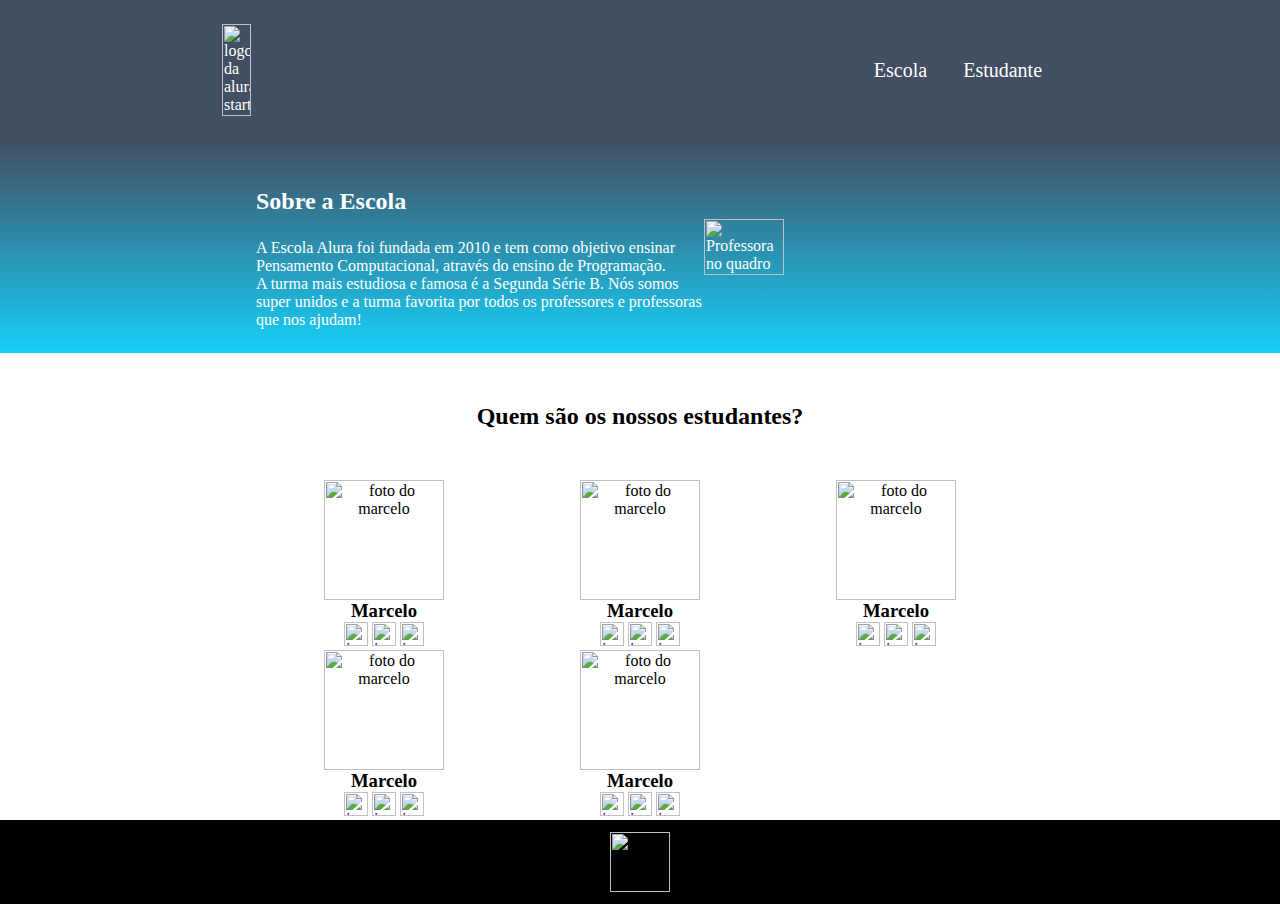
==== PROJETO ALURA PRONTO/index.html @ f8134c2f "Add files via upload" ====
<html lang="en">
<head>
    <meta charset="UTF-8">
    <meta http-equiv="X-UA-Compatible" content="IE=edge">
    <meta name="viewport" content="width=device-width, initial-scale=1.0">
    <title>Document</title>
    <link rel="stylesheet" href="style.css">
</head>
<body>
    <header class="cabecalho">
        <img class="cabecalho-imagem" src="alurastart logo.png" alt="logo da alura start">
        <ul class="cabecalho-lista">
            <li class="cabecalho-lista-item">Escola</li>
            <li class="cabecalho-lista-item">Estudante</li>
        </ul>
    </header>


    <section class="escola">
        <div class="escola-div-conteudo">
            <h2 class="escola-titulo">Sobre a Escola</h2>
            <p class="escola-texto-um">A Escola Alura foi fundada em 2010 e tem como objetivo ensinar Pensamento Computacional, através do ensino de  Programação.</p>
            <p class="escola-texto-dois">A turma mais estudiosa e famosa é a Segunda Série B. Nós somos super unidos e a turma favorita por todos os professores e professoras que nos ajudam!</p>
        </div>
        <img class="escola-imagem" src="Formula-bro.png" alt="Professora no quadro">
    </section>
    <section  class="estudante">
     <h2 class="estudante-titulo">Quem são os nossos estudantes? </h2>
     <div class="estudante-todos"> 
        <span></span>
     <div class="estudante-div">
        <img class="estudante-imagem "src="Marcelo.jpg" alt="foto do marcelo">
        <h3 class="estudante-nome">Marcelo</h3>
        <a href="https://github.com/marcelopaludetto"><img class="estudante-icone" src="github.png" alt="icone github"></a>
        <a href="https://www.linkedin.com/in/marcelopaludetto/"><img class="estudante-icone" src="linkedin.png" alt="icone linkedin"></a>
       <a href="https://instagram.com/marcelopaludetto"><img class="estudante-icone" src="instagram.png" alt="icone instagram"></a>
    </div>
    <div class="estudante-div">
        <img class="estudante-imagem "src="Marcelo.jpg" alt="foto do marcelo">
        <h3 class="estudante-nome">Marcelo</h3>
       <a href="https://github.com/marcelopaludetto"><img class="estudante-icone" src="github.png" alt="icone github"></a> 
     <a href="https://www.linkedin.com/in/marcelopaludetto/"><img class="estudante-icone" src="linkedin.png" alt="icone linkedin"></a> 
      <a href="https://instagram.com/marcelopaludetto"><img class="estudante-icone" src="instagram.png" alt="icone instagram"></a> 
    </div>
    <div class="estudante-div">
        <img class="estudante-imagem "src="Marcelo.jpg" alt="foto do marcelo">
        <h3 class="estudante-nome">Marcelo</h3>
        <a href="https://github.com/marcelopaludetto"><img class="estudante-icone" src="github.png" alt="icone github"></a> 
     <a href="https://www.linkedin.com/in/marcelopaludetto/"><img class="estudante-icone" src="linkedin.png" alt="icone linkedin"></a> 
      <a href="https://instagram.com/marcelopaludetto"><img class="estudante-icone" src="instagram.png" alt="icone instagram"></a> 
    </div>
    <span></span>
    <span></span>
    <div class="estudante-div">
        <img class="estudante-imagem "src="Marcelo.jpg" alt="foto do marcelo">
        <h3 class="estudante-nome">Marcelo</h3>
        <a href="https://github.com/marcelopaludetto"><img class="estudante-icone" src="github.png" alt="icone github"></a> 
     <a href="https://www.linkedin.com/in/marcelopaludetto/"><img class="estudante-icone" src="linkedin.png" alt="icone linkedin"></a> 
      <a href="https://instagram.com/marcelopaludetto"><img class="estudante-icone" src="instagram.png" alt="icone instagram"></a> 
    </div>
    <div class="estudante-div">
        <img class="estudante-imagem "src="Marcelo.jpg" alt="foto do marcelo">
        <h3 class="estudante-nome">Marcelo</h3>
        <a href="https://github.com/marcelopaludetto"><img class="estudante-icone" src="github.png" alt="icone github"></a> 
        <a href="https://www.linkedin.com/in/marcelopaludetto/"><img class="estudante-icone" src="linkedin.png" alt="icone linkedin"></a> 
         <a href="https://instagram.com/marcelopaludetto"><img class="estudante-icone" src="instagram.png" alt="icone instagram"></a>    
    </div>
</div>
    </section>
    <footer class="rodape">
        <img class="rodape-imagem"src="alurastart logo.png" alt="logo da alura start">
    </footer>
    
</body>

</html>
---- PROJETO ALURA PRONTO/style.css ----
* {
    margin: 0;
    padding: 0;
}
body{
    font-family: 'Times New Roman', Times, serif;
}

.cabecalho {
    background-color: #424E61;
    color: white;
    display: flex;
    justify-content: space-around;
    align-items: center;
    padding: 24px 0;
}

.cabecalho-imagem{
    width: 15%;
}

.cabecalho-lista-item{
    display: inline-block;
    margin: 0 16px;
    font-size: 20px;
}

.escola-imagem{
    width: 25%;
}

.escola{
    background-image: linear-gradient(#424E61,#16CFF8);
    color:white;
    display: flex;
    justify-content: center;
    align-items: center;
    padding: 24px 0;
}

.escola-div-conteudo{
    width: 35%;
}
.escola-titulo{
    padding: 24px 0;
}

.estudante-imagem{
    width: 120px;
}

.estudante-icone{
    width: 24px;
}

.estudante-div{
    text-align: center;
}

.estudante-titulo{
    text-align: center;
    padding: 50px 0;
}

.estudante-todos{
    display: grid;
    grid-template-columns: 20% 20% 20% 20% 20%;
}

.rodape{
    background-color: black;
    text-align: center;
}

.rodape-imagem{
    height: 60px;
    padding: 12px 0;
}
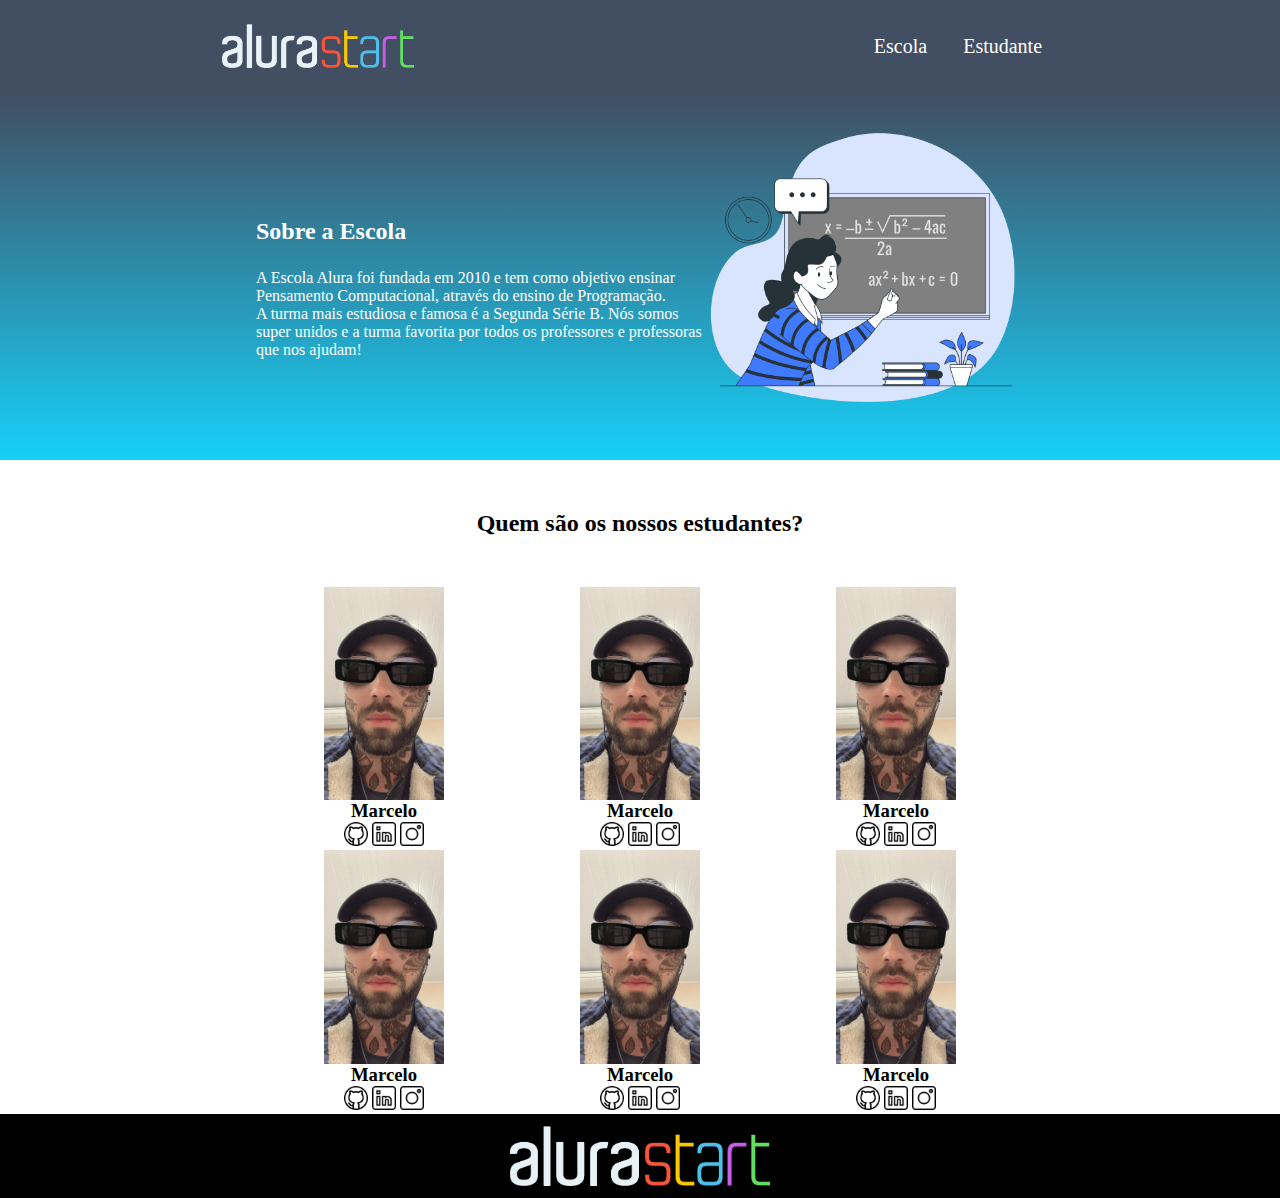
==== commit 10b76cbb: "Add files via upload" ====
--- a/PROJETO ALURA PRONTO/index.html
+++ b/PROJETO ALURA PRONTO/index.html
@@ -65,6 +65,13 @@
         <a href="https://www.linkedin.com/in/marcelopaludetto/"><img class="estudante-icone" src="linkedin.png" alt="icone linkedin"></a> 
          <a href="https://instagram.com/marcelopaludetto"><img class="estudante-icone" src="instagram.png" alt="icone instagram"></a>    
     </div>
+    <div class="estudante-div">
+        <img class="estudante-imagem "src="Marcelo.jpg" alt="foto do marcelo">
+        <h3 class="estudante-nome">Marcelo</h3>
+        <a href="https://github.com/marcelopaludetto"><img class="estudante-icone" src="github.png" alt="icone github"></a> 
+        <a href="https://www.linkedin.com/in/marcelopaludetto/"><img class="estudante-icone" src="linkedin.png" alt="icone linkedin"></a> 
+         <a href="https://instagram.com/marcelopaludetto"><img class="estudante-icone" src="instagram.png" alt="icone instagram"></a>    
+    </div>
 </div>
     </section>
     <footer class="rodape">
